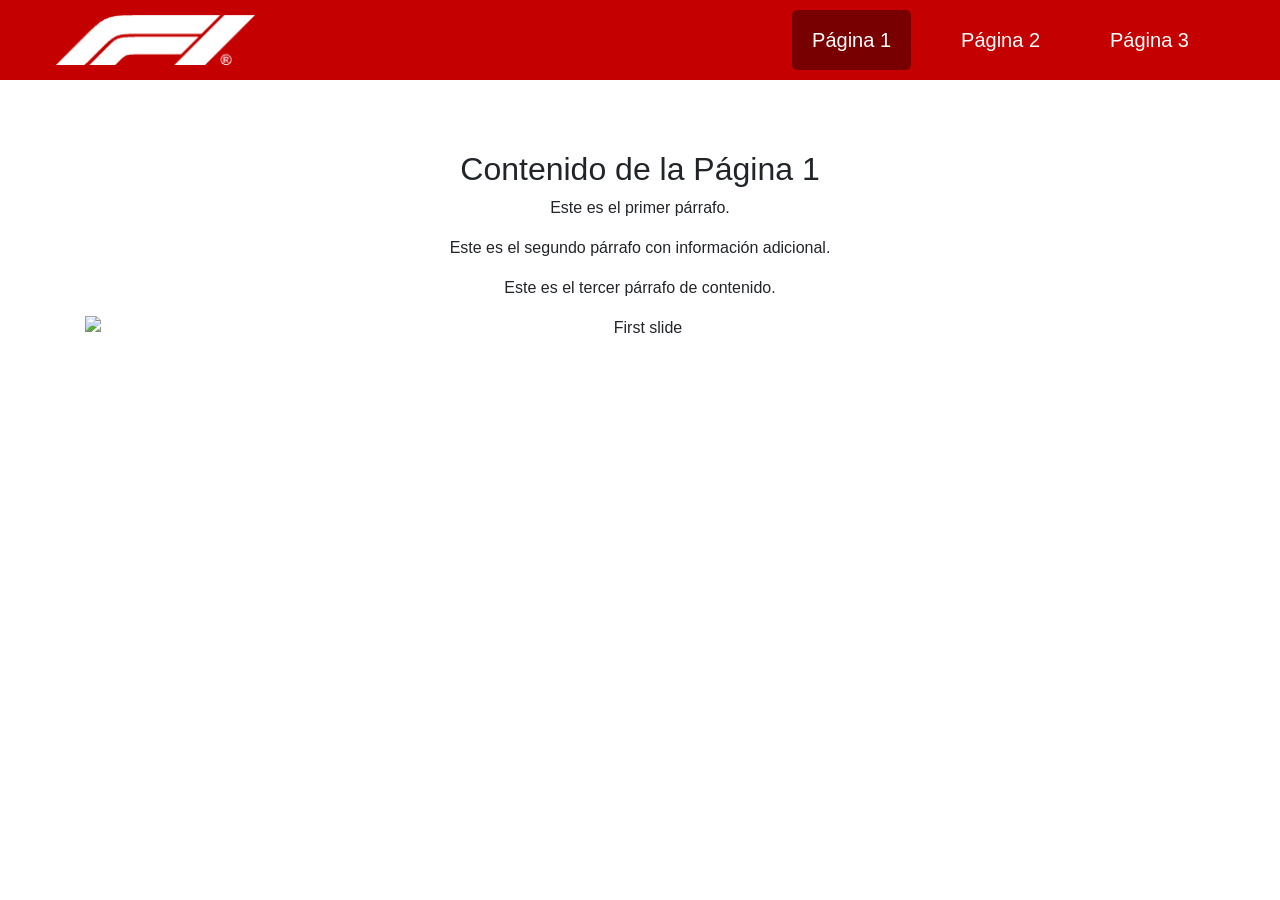
==== pagina1.html @ 6abb45af "Agregue estilo a la pagina, ademas de crear una estructura basica para las 3 paginas creadas" ====
<!DOCTYPE html>
<html lang="es">

<head>
    <meta charset="UTF-8">
    <meta name="viewport" content="width=device-width, initial-scale=1.0">
    <title>Página 1</title>
    <link rel="stylesheet" href="CSS/style.css">
    <link rel="stylesheet" href="https://cdn.jsdelivr.net/npm/bootstrap@4.3.1/dist/css/bootstrap.min.css"
        integrity="sha384-ggOyR0iXCbMQv3Xipma34MD+dH/1fQ784/j6cY/iJTQUOhcWr7x9JvoRxT2MZw1T" crossorigin="anonymous">
    <script src="https://code.jquery.com/jquery-3.3.1.slim.min.js"
        integrity="sha384-q8i/X+965DzO0rT7abK41JStQIAqVgRVzpbzo5smXKp4YfRvH+8abtTE1Pi6jizo"
        crossorigin="anonymous"></script>
    <script src="https://cdn.jsdelivr.net/npm/popper.js@1.14.7/dist/umd/popper.min.js"
        integrity="sha384-UO2eT0CpHqdSJQ6hJty5KVphtPhzWj9WO1clHTMGa3JDZwrnQq4sF86dIHNDz0W1"
        crossorigin="anonymous"></script>
    <script src="https://cdn.jsdelivr.net/npm/bootstrap@4.3.1/dist/js/bootstrap.min.js"
        integrity="sha384-JjSmVgyd0p3pXB1rRibZUAYoIIy6OrQ6VrjIEaFf/nJGzIxFDsf4x0xIM+B07jRM"
        crossorigin="anonymous"></script>
</head>

<body>
    <header>
        <nav class="navbar">
            <a href="index.html"><img src="img/formula-1-logo.png" class="logo"></a>
            <ul class="menu">
                <li><a href="pagina1.html" class="activo">Página 1</a></li>
                <li><a href="pagina2.html">Página 2</a></li>
                <li><a href="pagina3.html">Página 3</a></li>
            </ul>
        </nav>
    </header>

    <main class="container">
        <h2>Contenido de la Página 1</h2>
        <p>Este es el primer párrafo.</p>
        <p>Este es el segundo párrafo con información adicional.</p>
        <p>Este es el tercer párrafo de contenido.</p>

        <div id="carouselExampleControls" class="carousel slide" data-ride="carousel">
            <div class="carousel-inner">
                <div class="carousel-item active">
                    <img class="d-block w-100" src="..." alt="First slide">
                </div>
                <div class="carousel-item">
                    <img class="d-block w-100" src="..." alt="Second slide">
                </div>
                <div class="carousel-item">
                    <img class="d-block w-100" src="..." alt="Third slide">
                </div>
            </div>

            <a class="carousel-control-prev" href="#carouselExampleControls" role="button" data-slide="prev">
                <span class="carousel-control-prev-icon" aria-hidden="true"></span>
                <span class="sr-only">Previous</span>
            </a>
            <a class="carousel-control-next" href="#carouselExampleControls" role="button" data-slide="next">
                <span class="carousel-control-next-icon" aria-hidden="true"></span>
                <span class="sr-only">Next</span>
            </a>
        </div>
    </main>

</body>

</html>
---- CSS/style.css ----
body {
    margin: 0;
    padding: 0;
    box-sizing: border-box;
    font-family: Arial, sans-serif;
    background-color: #f0f0f0;
    display: flex;
    flex-direction: column;
    min-height: 100vh;
}

header {
    background-color: #c50000;
    height: 80px;
    width: 100%;
}

.navbar {
    display: flex;
    justify-content: space-between;
    align-items: center;
    max-width: 1200px;
    margin: 0 auto;
    height: 100%;
}

.menu {
    display: flex;
    justify-content: center;
    list-style: none;
    padding: 0;
    margin: 0;
}

.menu li {
    margin: 0 15px;
}

.menu li a {
    display: block;
    padding: 15px 20px;
    font-size: 20px;
    color: white;
    text-decoration: none;
    background-color: #c50000;
    transition: background-color 0.3s ease, color 0.3s ease;
    border-radius: 5px;
}

.menu li a:hover {
    background-color: rgb(53, 0, 0);
    color: rgb(255, 0, 0);
    text-decoration: underline;
}

.menu li a.activo {
    background-color: #790000;
    color: white;
}

.logo {
    height: 50px;
}

.container {
    max-width: 800px;
    margin: 50px auto;
    text-align: center;
    padding: 20px;
}

.main-image {
    width: 85%;
    height: auto;
    border-radius: 10px;
    margin-top: 20px;
}

.gallery {
    display: flex;
    justify-content: space-around;
    margin-top: 20px;
}

.gallery img {
    width: 30%;
    border-radius: 10px;
}
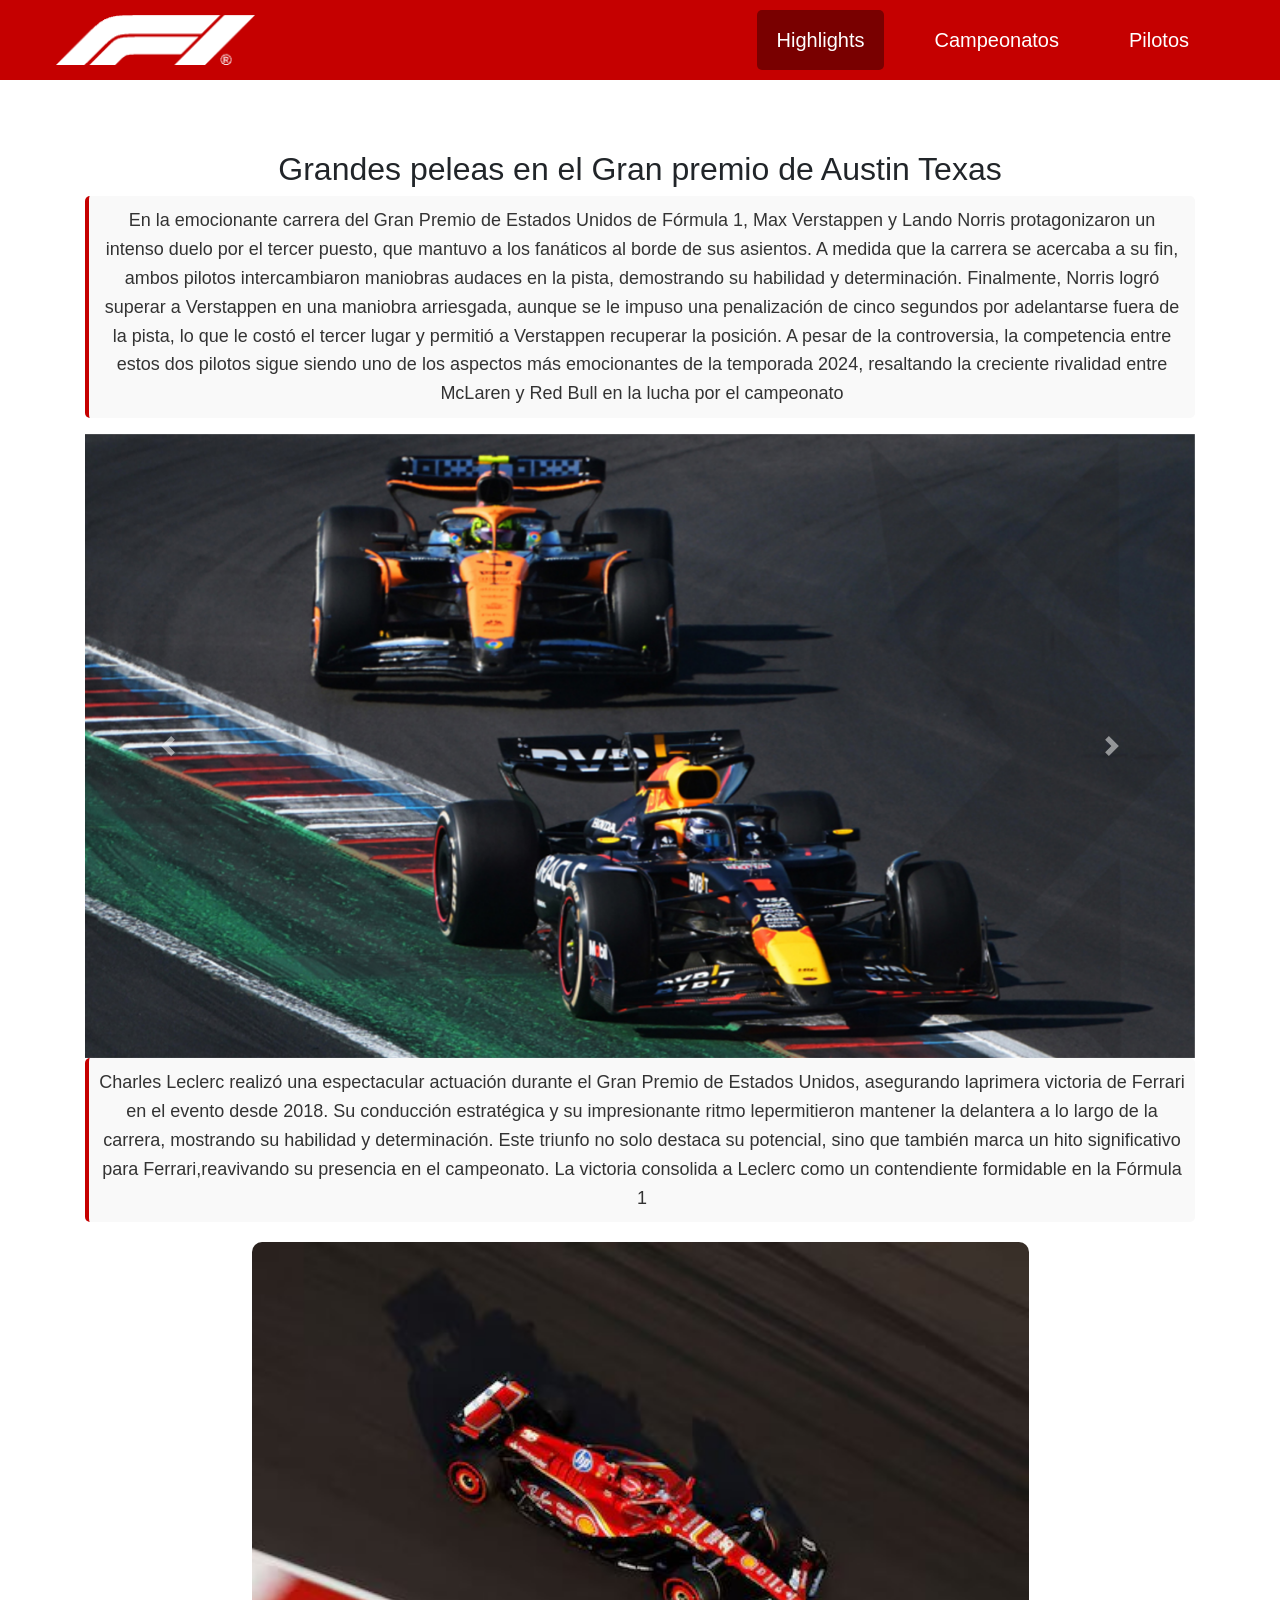
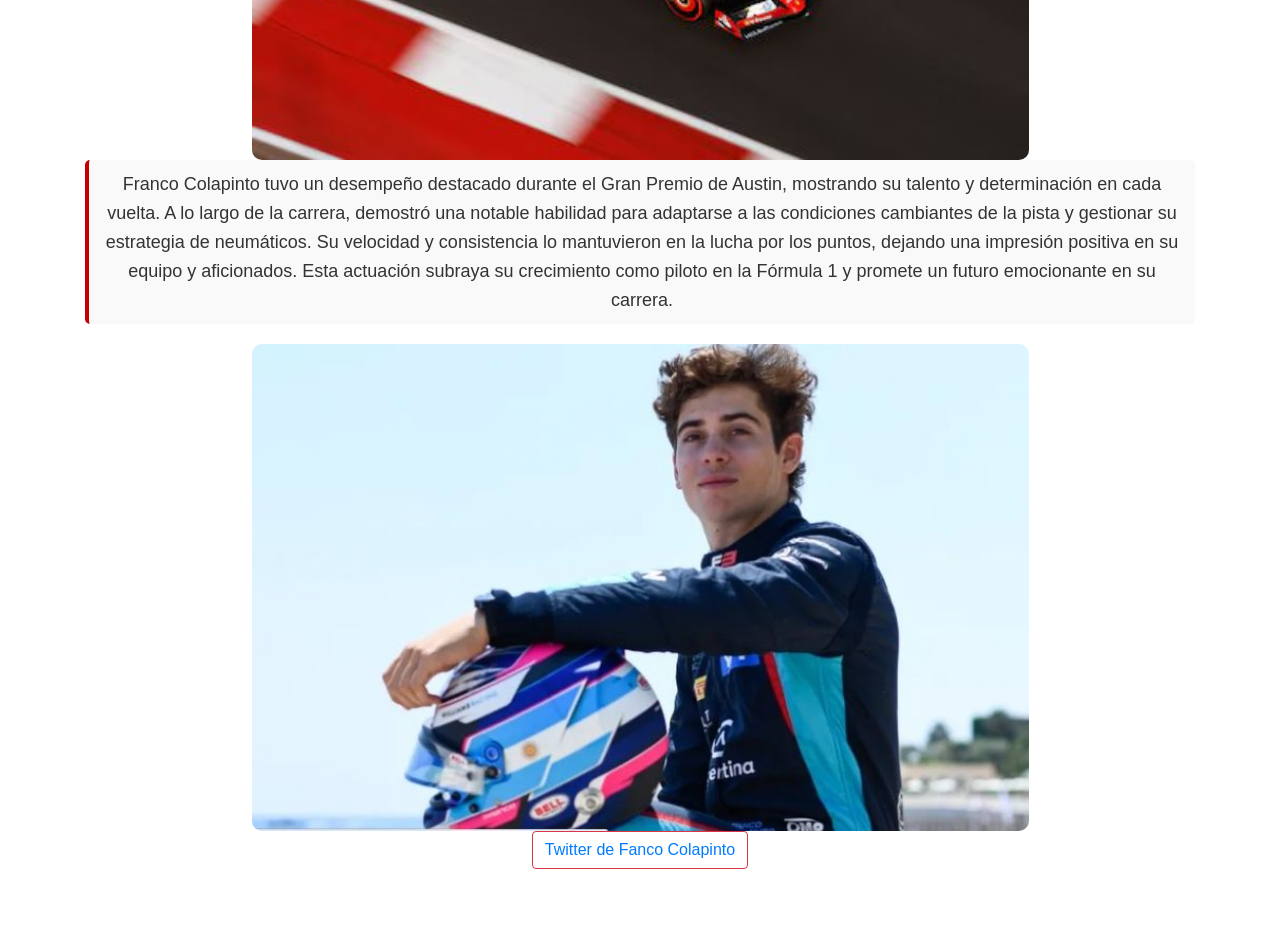
==== commit 81b49105: "Termine el resto de las paginas de la actividad 3" ====
--- a/pagina1.html
+++ b/pagina1.html
@@ -24,29 +24,36 @@
         <nav class="navbar">
             <a href="index.html"><img src="img/formula-1-logo.png" class="logo"></a>
             <ul class="menu">
-                <li><a href="pagina1.html" class="activo">Página 1</a></li>
-                <li><a href="pagina2.html">Página 2</a></li>
-                <li><a href="pagina3.html">Página 3</a></li>
+                <li><a href="pagina1.html" class="activo">Highlights</a></li>
+                <li><a href="pagina2.html">Campeonatos</a></li>
+                <li><a href="pagina3.html">Pilotos</a></li>
             </ul>
         </nav>
     </header>
 
     <main class="container">
-        <h2>Contenido de la Página 1</h2>
-        <p>Este es el primer párrafo.</p>
-        <p>Este es el segundo párrafo con información adicional.</p>
-        <p>Este es el tercer párrafo de contenido.</p>
+        <h2>Grandes peleas en el Gran premio de Austin Texas</h2>
+        <p>En la emocionante carrera del Gran Premio de Estados Unidos de Fórmula 1, Max Verstappen y Lando Norris
+            protagonizaron un intenso duelo por el tercer puesto, que mantuvo a los fanáticos al borde de sus asientos.
+            A medida que la carrera se acercaba a su fin, ambos pilotos intercambiaron maniobras audaces en la pista,
+            demostrando su habilidad y determinación. Finalmente, Norris logró superar a Verstappen en una maniobra
+            arriesgada, aunque se le impuso una penalización de cinco segundos por adelantarse fuera de la pista, lo que
+            le costó el tercer lugar y permitió a Verstappen recuperar la posición. A pesar de la controversia, la
+            competencia entre estos dos pilotos sigue siendo uno de los aspectos más
+            emocionantes de la temporada 2024, resaltando la creciente rivalidad entre McLaren y Red Bull en la lucha
+            por el campeonato</p>
 
         <div id="carouselExampleControls" class="carousel slide" data-ride="carousel">
             <div class="carousel-inner">
                 <div class="carousel-item active">
-                    <img class="d-block w-100" src="..." alt="First slide">
+                    <img class="d-block w-100" src="img/carrucel 1/1.jpg"
+                        alt="Batalla entre Lando Norris y Max Verstappen por el tercer lugar">
                 </div>
                 <div class="carousel-item">
-                    <img class="d-block w-100" src="..." alt="Second slide">
+                    <img class="d-block w-100" src="img/carrucel 1/2.jpg" alt="Monoplaza de Max Verstappen">
                 </div>
                 <div class="carousel-item">
-                    <img class="d-block w-100" src="..." alt="Third slide">
+                    <img class="d-block w-100" src="img/carrucel 1/3.jpg" alt="Podio del Austin GP 2024">
                 </div>
             </div>
 
@@ -59,6 +66,26 @@
                 <span class="sr-only">Next</span>
             </a>
         </div>
+        <p>Charles Leclerc realizó una espectacular actuación durante el Gran Premio de Estados Unidos, asegurando
+            laprimera victoria de Ferrari en el evento desde 2018. Su conducción estratégica y su impresionante ritmo
+            lepermitieron mantener la delantera a lo largo de la carrera, mostrando su habilidad y determinación. Este
+            triunfo no solo destaca su potencial, sino que también marca un hito significativo para Ferrari,reavivando
+            su presencia en el campeonato. La victoria consolida a Leclerc como un contendiente formidable en la Fórmula
+            1
+        </p>
+        <div class="gallery">
+            <img src="img/Charles.jpg" alt="Monoplaza de Charles Leclerc"  class="img-fluid">
+        </div>
+        <p>Franco Colapinto tuvo un desempeño destacado durante el Gran Premio de Austin, mostrando su talento y
+            determinación en cada vuelta. A lo largo de la carrera, demostró una notable habilidad para adaptarse a las
+            condiciones cambiantes de la pista y gestionar su estrategia de neumáticos. Su velocidad y consistencia lo
+            mantuvieron en la lucha por los puntos, dejando una impresión positiva en su equipo y aficionados. Esta
+            actuación subraya su crecimiento como piloto en la Fórmula 1 y promete un futuro emocionante en su carrera.
+        </p>
+        <div class="gallery">
+            <img src="img/Franco.jpg" alt="Franco Colapinto"  class="img-fluid">
+        </div>
+        <button type="button" class="btn btn-outline-danger"><a href="https://x.com/FranColapinto">Twitter de Fanco Colapinto</a></button>
     </main>
 
 </body>
--- a/CSS/style.css
+++ b/CSS/style.css
@@ -83,6 +83,27 @@
 }
 
 .gallery img {
-    width: 30%;
+    width: 70%;
     border-radius: 10px;
 }
+
+.gallery2{
+    justify-content: space-around;
+    margin-top: 20px;
+}
+
+.gallery2 img {
+    width: 70%;
+    border-radius: 10px;
+}
+
+p {
+    font-size: 18px; 
+    line-height: 1.6;
+    color: #333; 
+    margin: 100px 0;
+    padding: 10px; 
+    background-color: #f9f9f9; 
+    border-left: 4px solid #c50000;
+    border-radius: 5px; 
+}
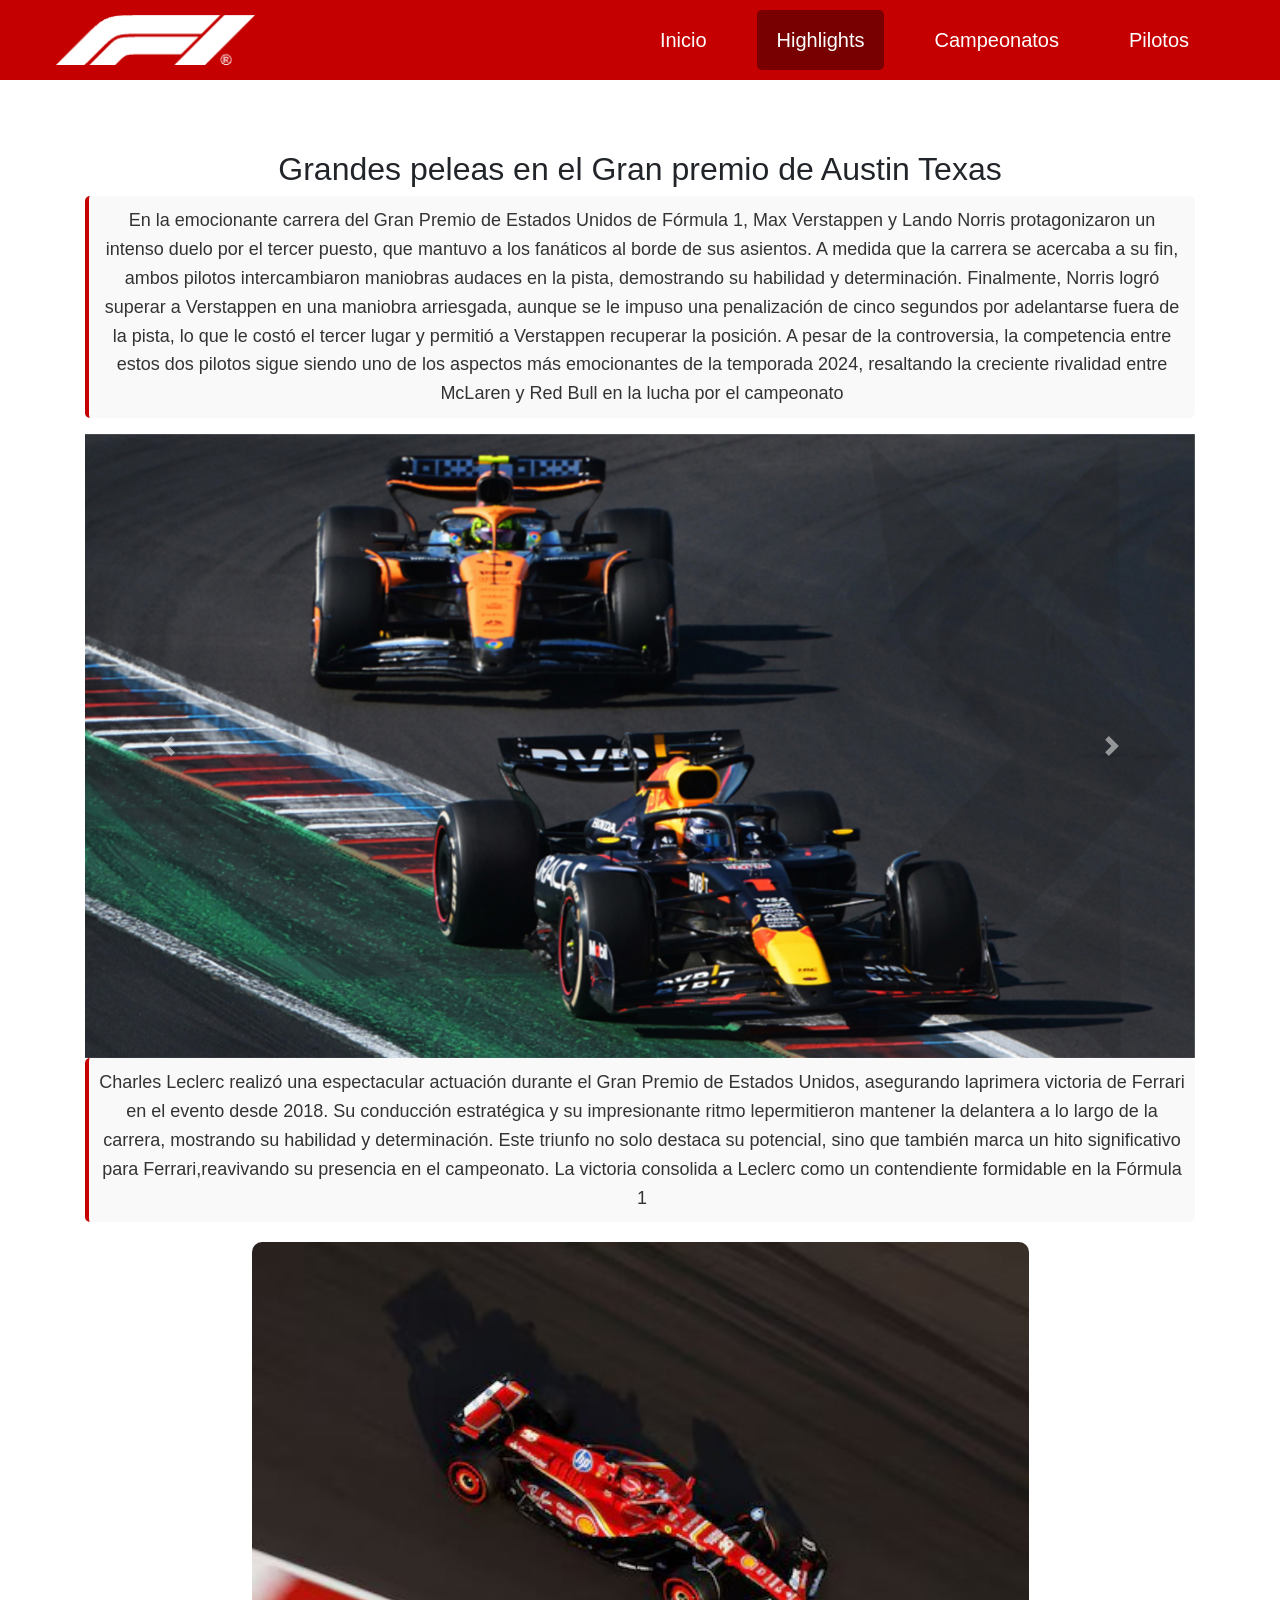
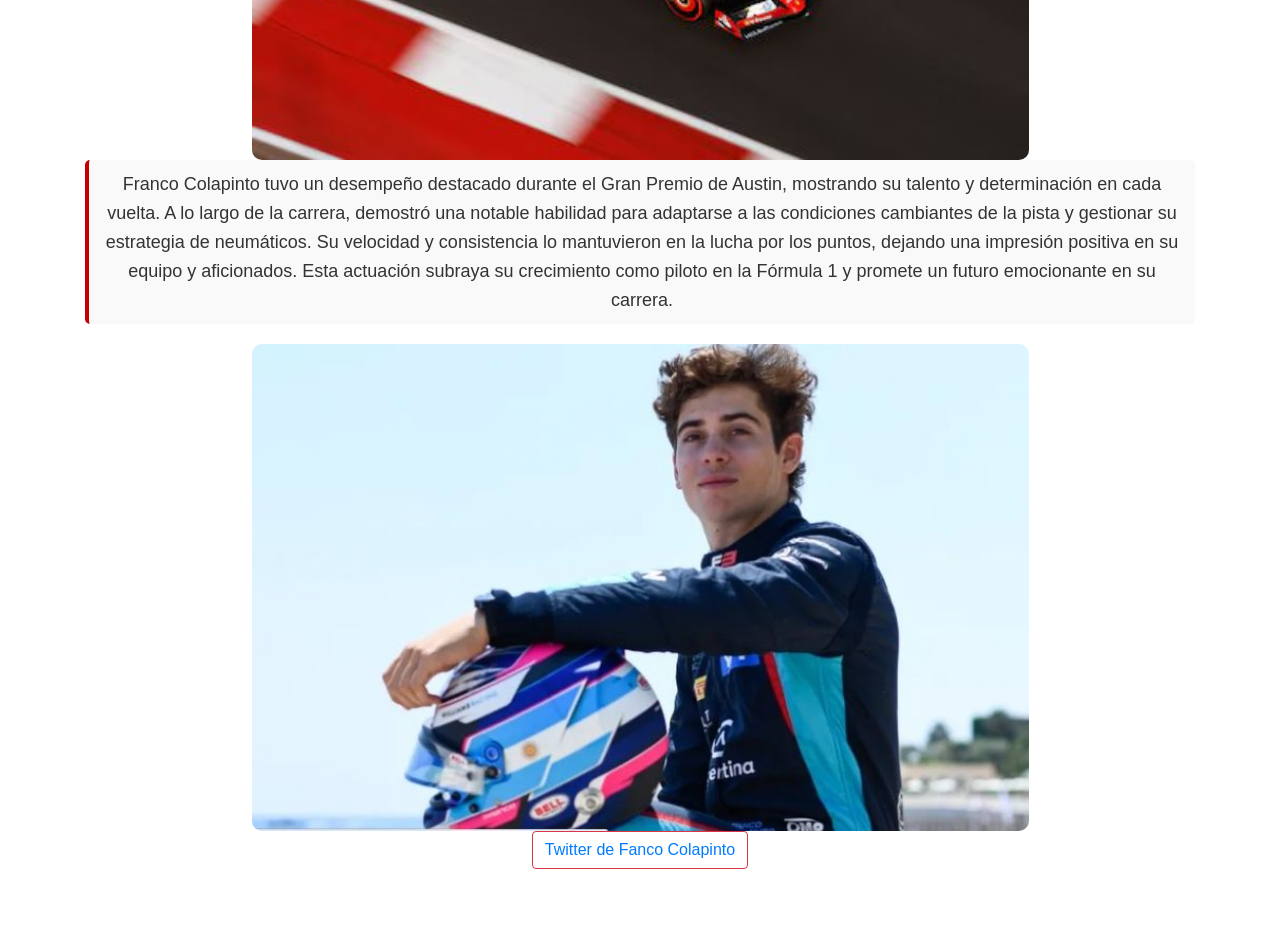
==== commit 72809930: "Se agregaron el resto de páginas correspodnientes a la actividad 3 además de las imagenes correspond" ====
--- a/pagina1.html
+++ b/pagina1.html
@@ -24,7 +24,8 @@
         <nav class="navbar">
             <a href="index.html"><img src="img/formula-1-logo.png" class="logo"></a>
             <ul class="menu">
-                <li><a href="pagina1.html" class="activo">Highlights</a></li>
+                <li><a href="index.html">Inicio</a></li>
+                <li><a href="pagina1.htm" class="activo">Highlights</a></li>
                 <li><a href="pagina2.html">Campeonatos</a></li>
                 <li><a href="pagina3.html">Pilotos</a></li>
             </ul>
